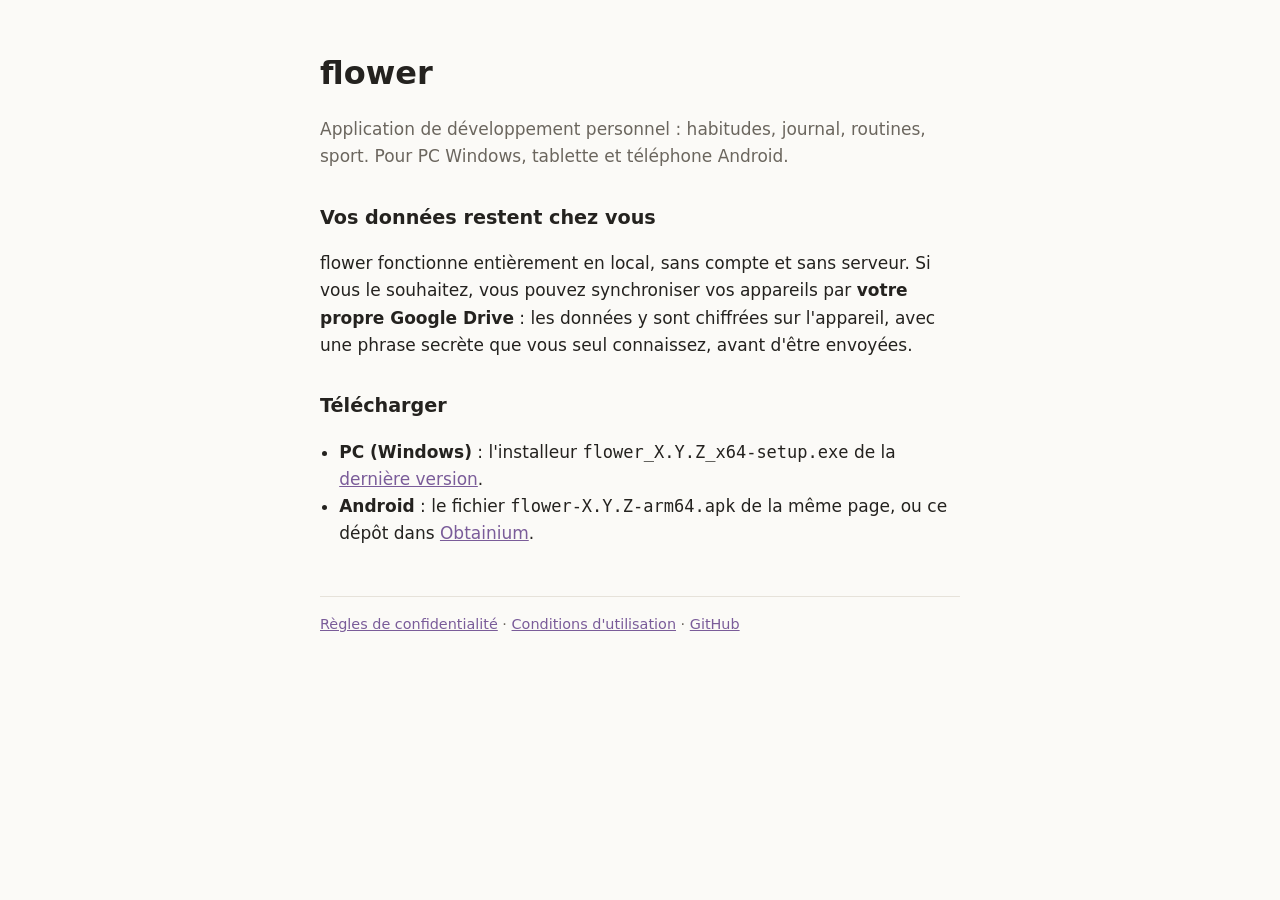
==== docs/index.html @ 348c65c1 "docs: pages d'accueil, de confidentialité et de conditions (écran de consentement Google) Co-Authore" ====
<!doctype html>
<html lang="fr">
<head>
<meta charset="utf-8">
<meta name="viewport" content="width=device-width, initial-scale=1">
<title>flower</title>
<meta name="description" content="flower, application de développement personnel pour PC, tablette et téléphone.">
<link rel="stylesheet" href="style.css">
</head>
<body>
<main>
<h1>flower</h1>
<p class="lead">Application de développement personnel : habitudes, journal, routines, sport. Pour PC Windows, tablette et téléphone Android.</p>

<h2>Vos données restent chez vous</h2>
<p>flower fonctionne entièrement en local, sans compte et sans serveur. Si vous le souhaitez, vous pouvez synchroniser vos appareils par <strong>votre propre Google Drive</strong> : les données y sont chiffrées sur l'appareil, avec une phrase secrète que vous seul connaissez, avant d'être envoyées.</p>

<h2>Télécharger</h2>
<ul>
<li><strong>PC (Windows)</strong> : l'installeur <code>flower_X.Y.Z_x64-setup.exe</code> de la <a href="https://github.com/BianchiTristan/flower-releases/releases/latest">dernière version</a>.</li>
<li><strong>Android</strong> : le fichier <code>flower-X.Y.Z-arm64.apk</code> de la même page, ou ce dépôt dans <a href="https://github.com/ImranR98/Obtainium">Obtainium</a>.</li>
</ul>

<footer>
<a href="confidentialite.html">Règles de confidentialité</a> · <a href="conditions.html">Conditions d'utilisation</a> · <a href="https://github.com/BianchiTristan/flower-releases">GitHub</a>
</footer>
</main>
</body>
</html>
---- docs/style.css ----
:root { --bg: #fbfaf7; --fg: #24221f; --muted: #6b665e; --accent: #7a5c99; --line: #e6e2da; }
@media (prefers-color-scheme: dark) { :root { --bg: #181716; --fg: #ece9e4; --muted: #a39d94; --accent: #c3a6e0; --line: #2e2c29; } }
* { box-sizing: border-box; }
body { margin: 0; background: var(--bg); color: var(--fg); font: 17px/1.6 system-ui, -apple-system, "Segoe UI", sans-serif; }
main { max-width: 42rem; margin: 0 auto; padding: 3rem 1rem 4rem; }
h1 { font-size: 2rem; margin: 0 0 .25rem; }
h2 { font-size: 1.2rem; margin: 2rem 0 .5rem; }
p.lead, .muted { color: var(--muted); }
a { color: var(--accent); }
ul { padding-left: 1.2rem; }
footer { margin-top: 3rem; padding-top: 1rem; border-top: 1px solid var(--line); color: var(--muted); font-size: .9rem; }
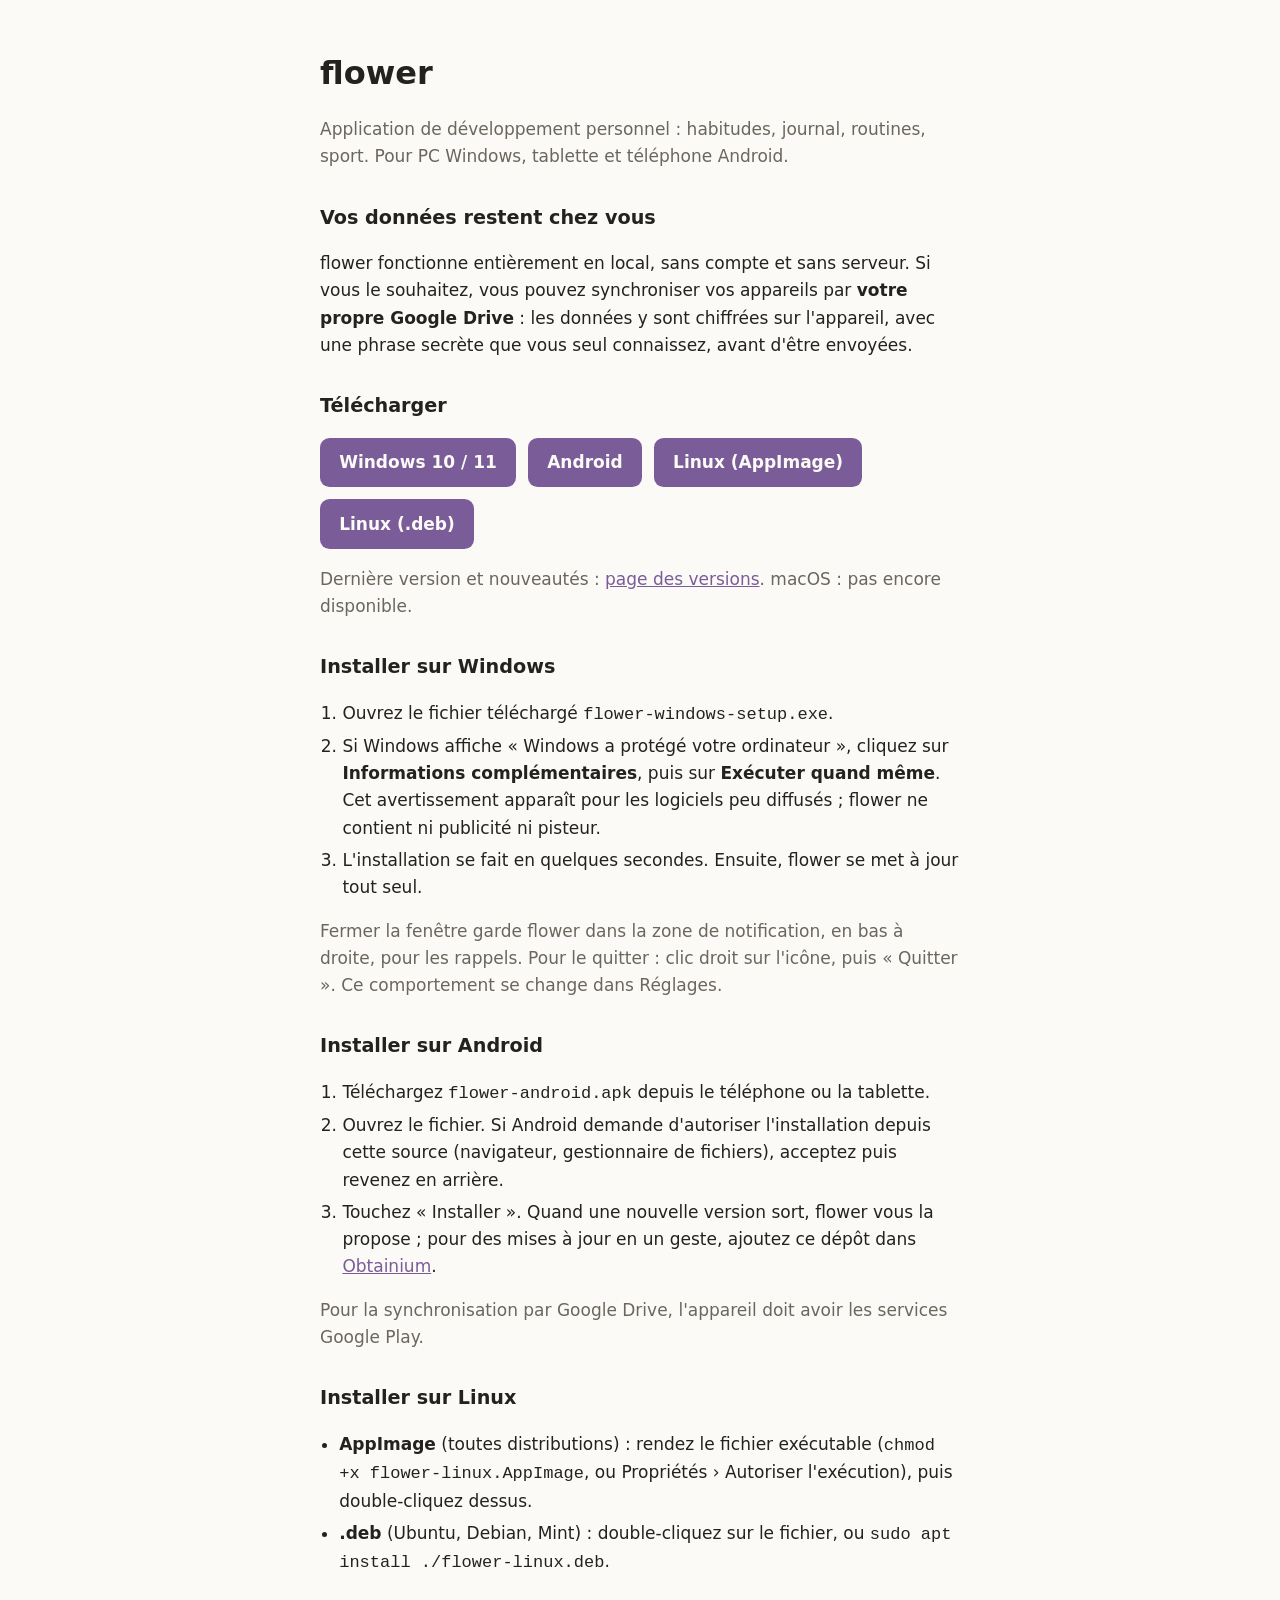
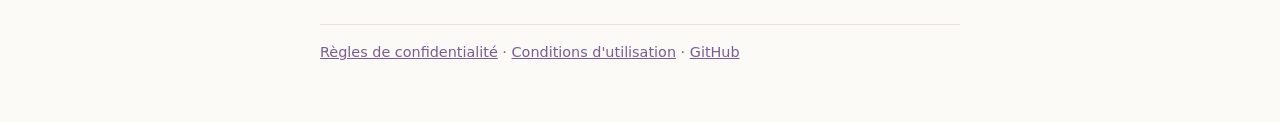
==== commit 2bd3d7f4: "Page de téléchargement : liens directs et étapes d'installation Boutons vers releases/latest/downloa" ====
--- a/docs/index.html
+++ b/docs/index.html
@@ -16,9 +16,34 @@
 <p>flower fonctionne entièrement en local, sans compte et sans serveur. Si vous le souhaitez, vous pouvez synchroniser vos appareils par <strong>votre propre Google Drive</strong> : les données y sont chiffrées sur l'appareil, avec une phrase secrète que vous seul connaissez, avant d'être envoyées.</p>
 
 <h2>Télécharger</h2>
+<p class="buttons">
+<a class="btn" href="https://github.com/BianchiTristan/flower-releases/releases/latest/download/flower-windows-setup.exe">Windows 10 / 11</a>
+<a class="btn" href="https://github.com/BianchiTristan/flower-releases/releases/latest/download/flower-android.apk">Android</a>
+<a class="btn" href="https://github.com/BianchiTristan/flower-releases/releases/latest/download/flower-linux.AppImage">Linux (AppImage)</a>
+<a class="btn" href="https://github.com/BianchiTristan/flower-releases/releases/latest/download/flower-linux.deb">Linux (.deb)</a>
+</p>
+<p class="muted">Dernière version et nouveautés : <a href="https://github.com/BianchiTristan/flower-releases/releases/latest">page des versions</a>. macOS : pas encore disponible.</p>
+
+<h2>Installer sur Windows</h2>
+<ol>
+<li>Ouvrez le fichier téléchargé <code>flower-windows-setup.exe</code>.</li>
+<li>Si Windows affiche « Windows a protégé votre ordinateur », cliquez sur <strong>Informations complémentaires</strong>, puis sur <strong>Exécuter quand même</strong>. Cet avertissement apparaît pour les logiciels peu diffusés ; flower ne contient ni publicité ni pisteur.</li>
+<li>L'installation se fait en quelques secondes. Ensuite, flower se met à jour tout seul.</li>
+</ol>
+<p class="muted">Fermer la fenêtre garde flower dans la zone de notification, en bas à droite, pour les rappels. Pour le quitter : clic droit sur l'icône, puis « Quitter ». Ce comportement se change dans Réglages.</p>
+
+<h2>Installer sur Android</h2>
+<ol>
+<li>Téléchargez <code>flower-android.apk</code> depuis le téléphone ou la tablette.</li>
+<li>Ouvrez le fichier. Si Android demande d'autoriser l'installation depuis cette source (navigateur, gestionnaire de fichiers), acceptez puis revenez en arrière.</li>
+<li>Touchez « Installer ». Quand une nouvelle version sort, flower vous la propose ; pour des mises à jour en un geste, ajoutez ce dépôt dans <a href="https://github.com/ImranR98/Obtainium">Obtainium</a>.</li>
+</ol>
+<p class="muted">Pour la synchronisation par Google Drive, l'appareil doit avoir les services Google Play.</p>
+
+<h2>Installer sur Linux</h2>
 <ul>
-<li><strong>PC (Windows)</strong> : l'installeur <code>flower_X.Y.Z_x64-setup.exe</code> de la <a href="https://github.com/BianchiTristan/flower-releases/releases/latest">dernière version</a>.</li>
-<li><strong>Android</strong> : le fichier <code>flower-X.Y.Z-arm64.apk</code> de la même page, ou ce dépôt dans <a href="https://github.com/ImranR98/Obtainium">Obtainium</a>.</li>
+<li><strong>AppImage</strong> (toutes distributions) : rendez le fichier exécutable (<code>chmod +x flower-linux.AppImage</code>, ou Propriétés › Autoriser l'exécution), puis double-cliquez dessus.</li>
+<li><strong>.deb</strong> (Ubuntu, Debian, Mint) : double-cliquez sur le fichier, ou <code>sudo apt install ./flower-linux.deb</code>.</li>
 </ul>
 
 <footer>
--- a/docs/style.css
+++ b/docs/style.css
@@ -9,3 +9,8 @@
 a { color: var(--accent); }
 ul { padding-left: 1.2rem; }
 footer { margin-top: 3rem; padding-top: 1rem; border-top: 1px solid var(--line); color: var(--muted); font-size: .9rem; }
+.buttons { display: flex; flex-wrap: wrap; gap: .75rem; margin: 1rem 0; }
+.btn { display: inline-block; padding: .7rem 1.2rem; border-radius: .6rem; background: var(--accent); color: var(--bg); font-weight: 600; text-decoration: none; }
+.btn:hover { opacity: .9; }
+ol { padding-left: 1.4rem; }
+li { margin: .3rem 0; }
